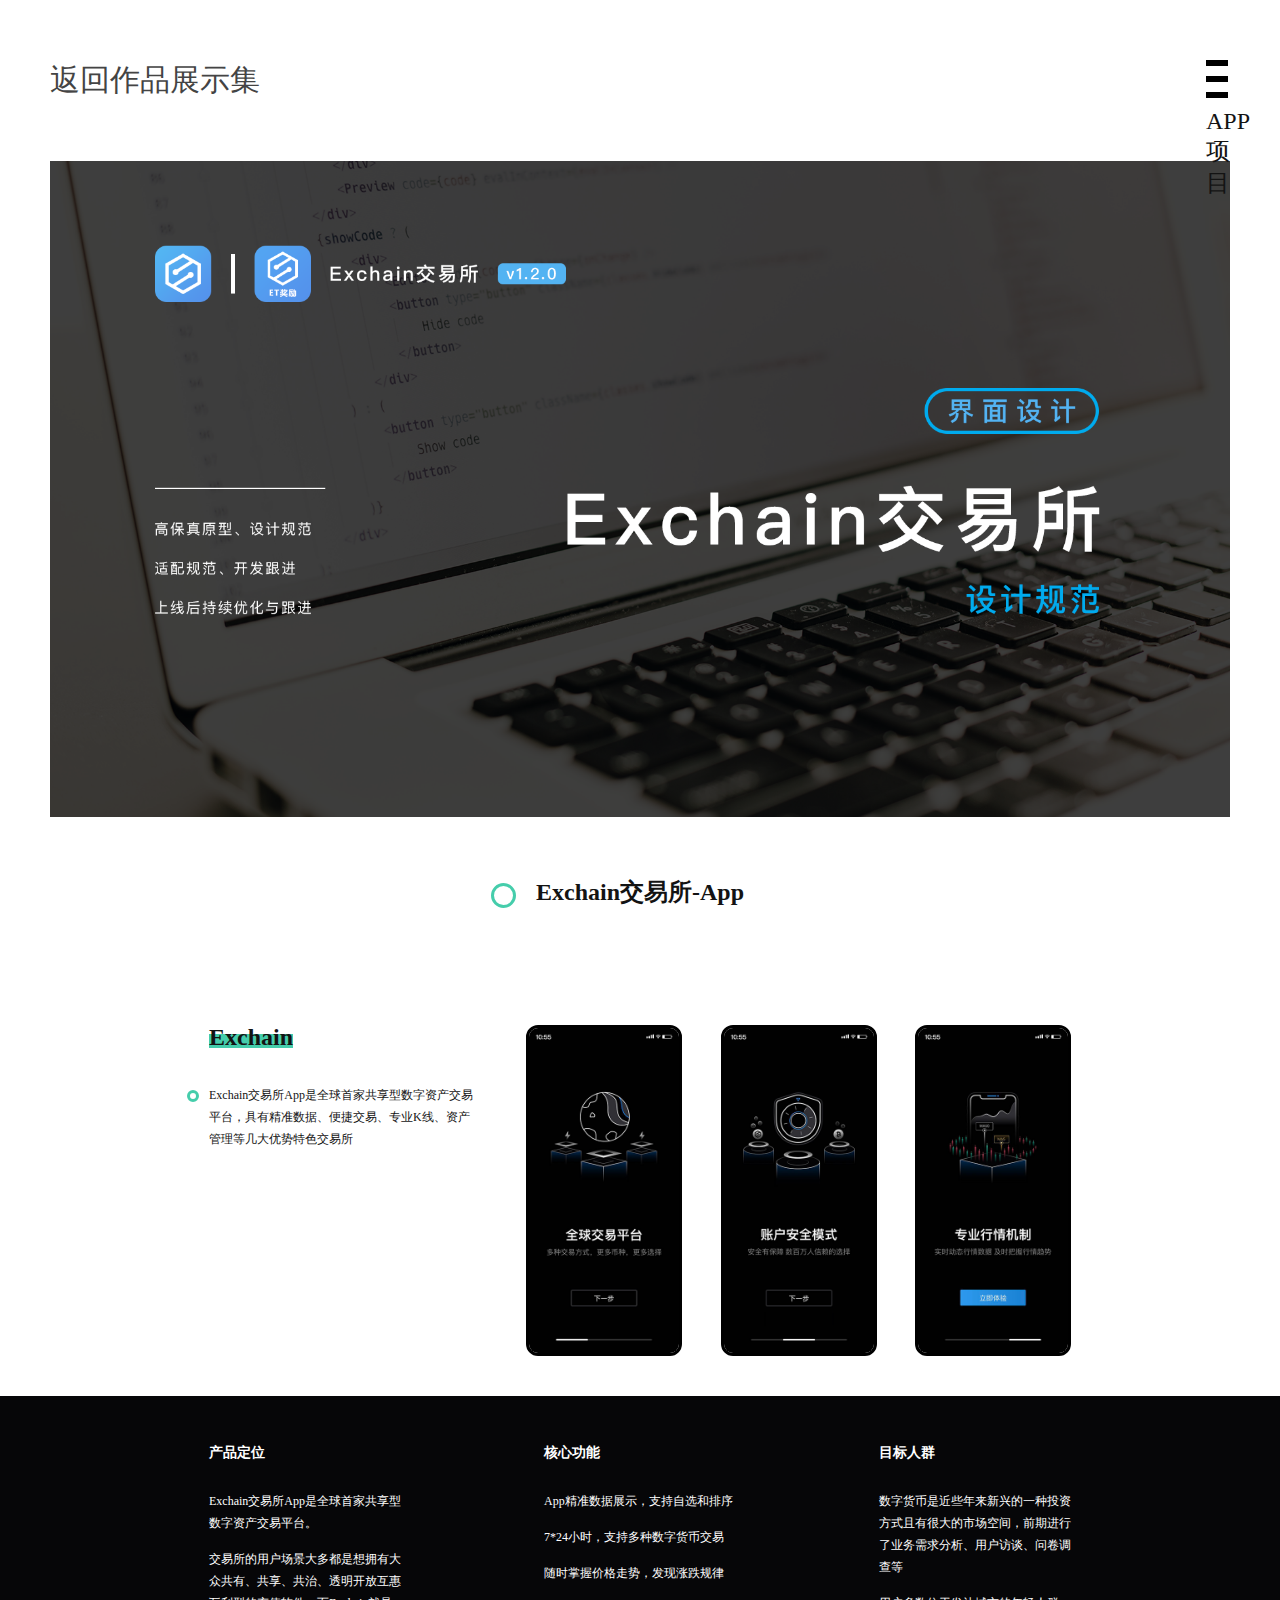
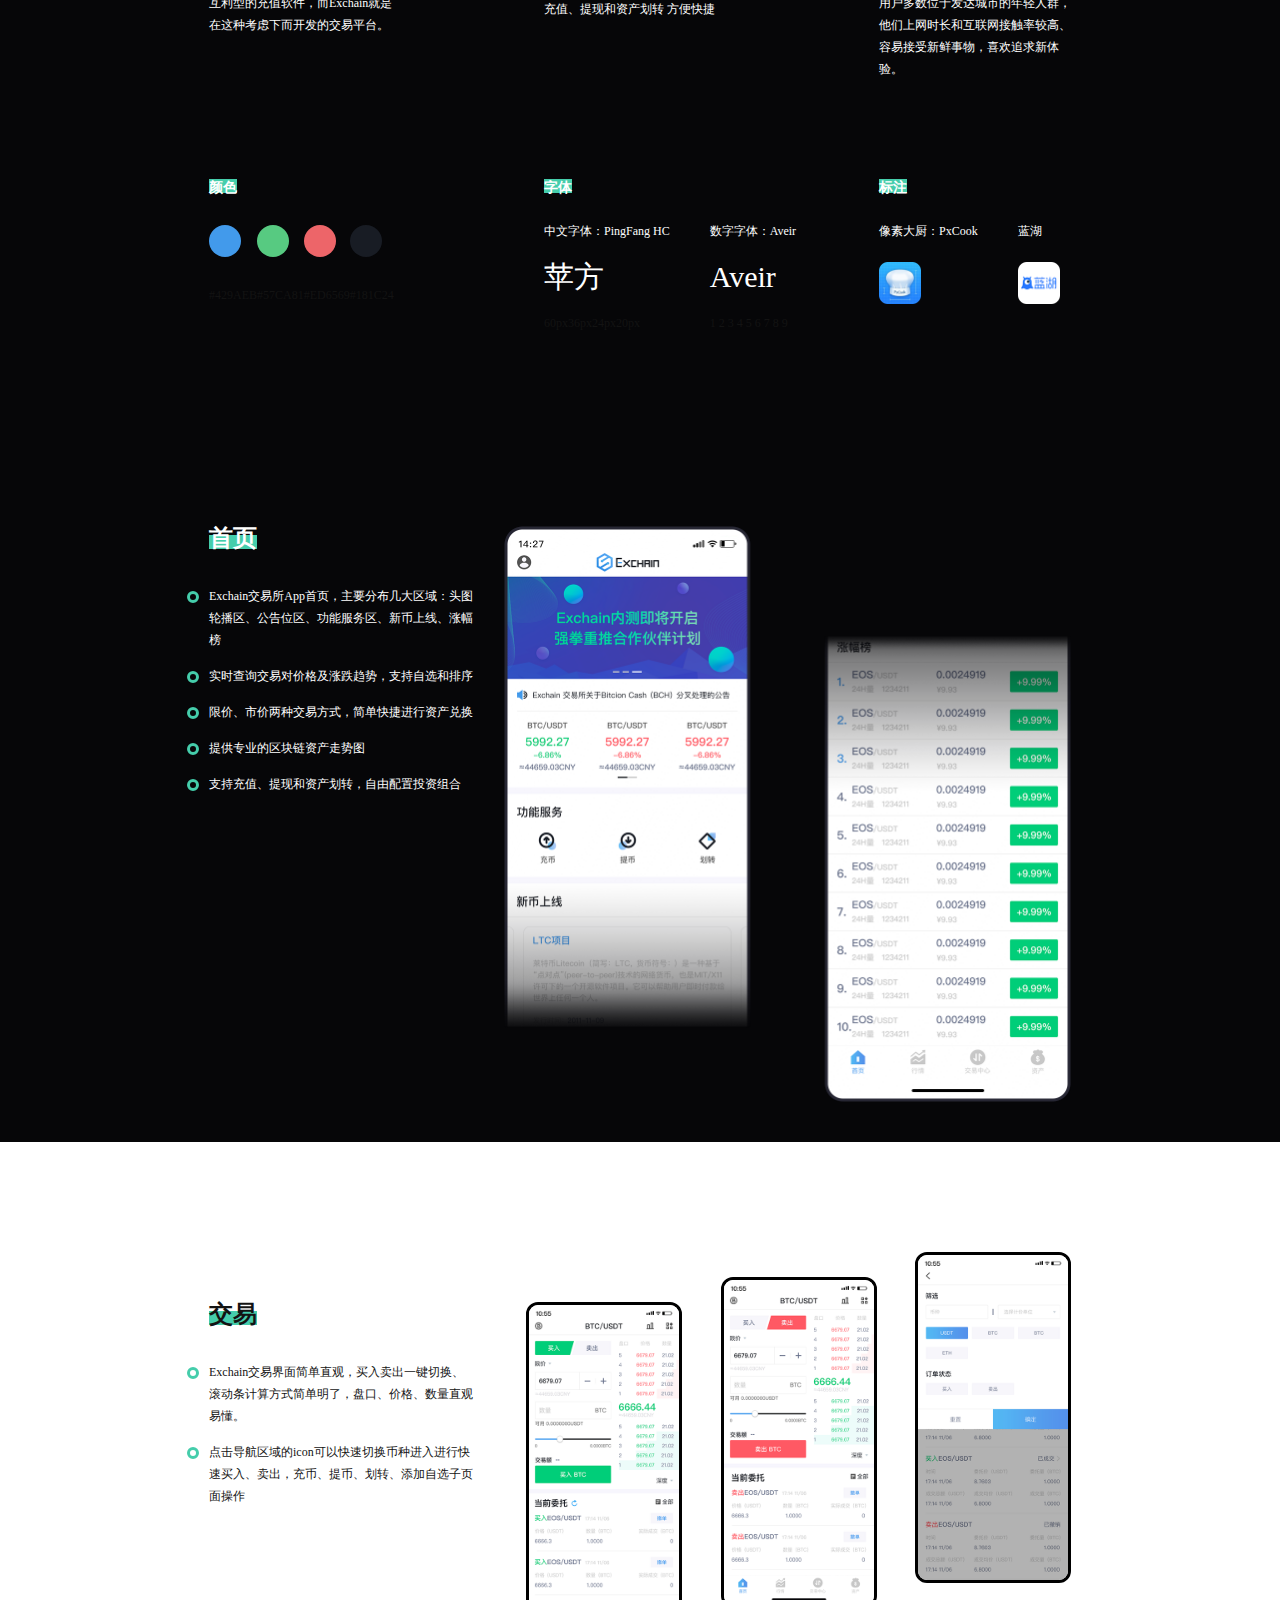
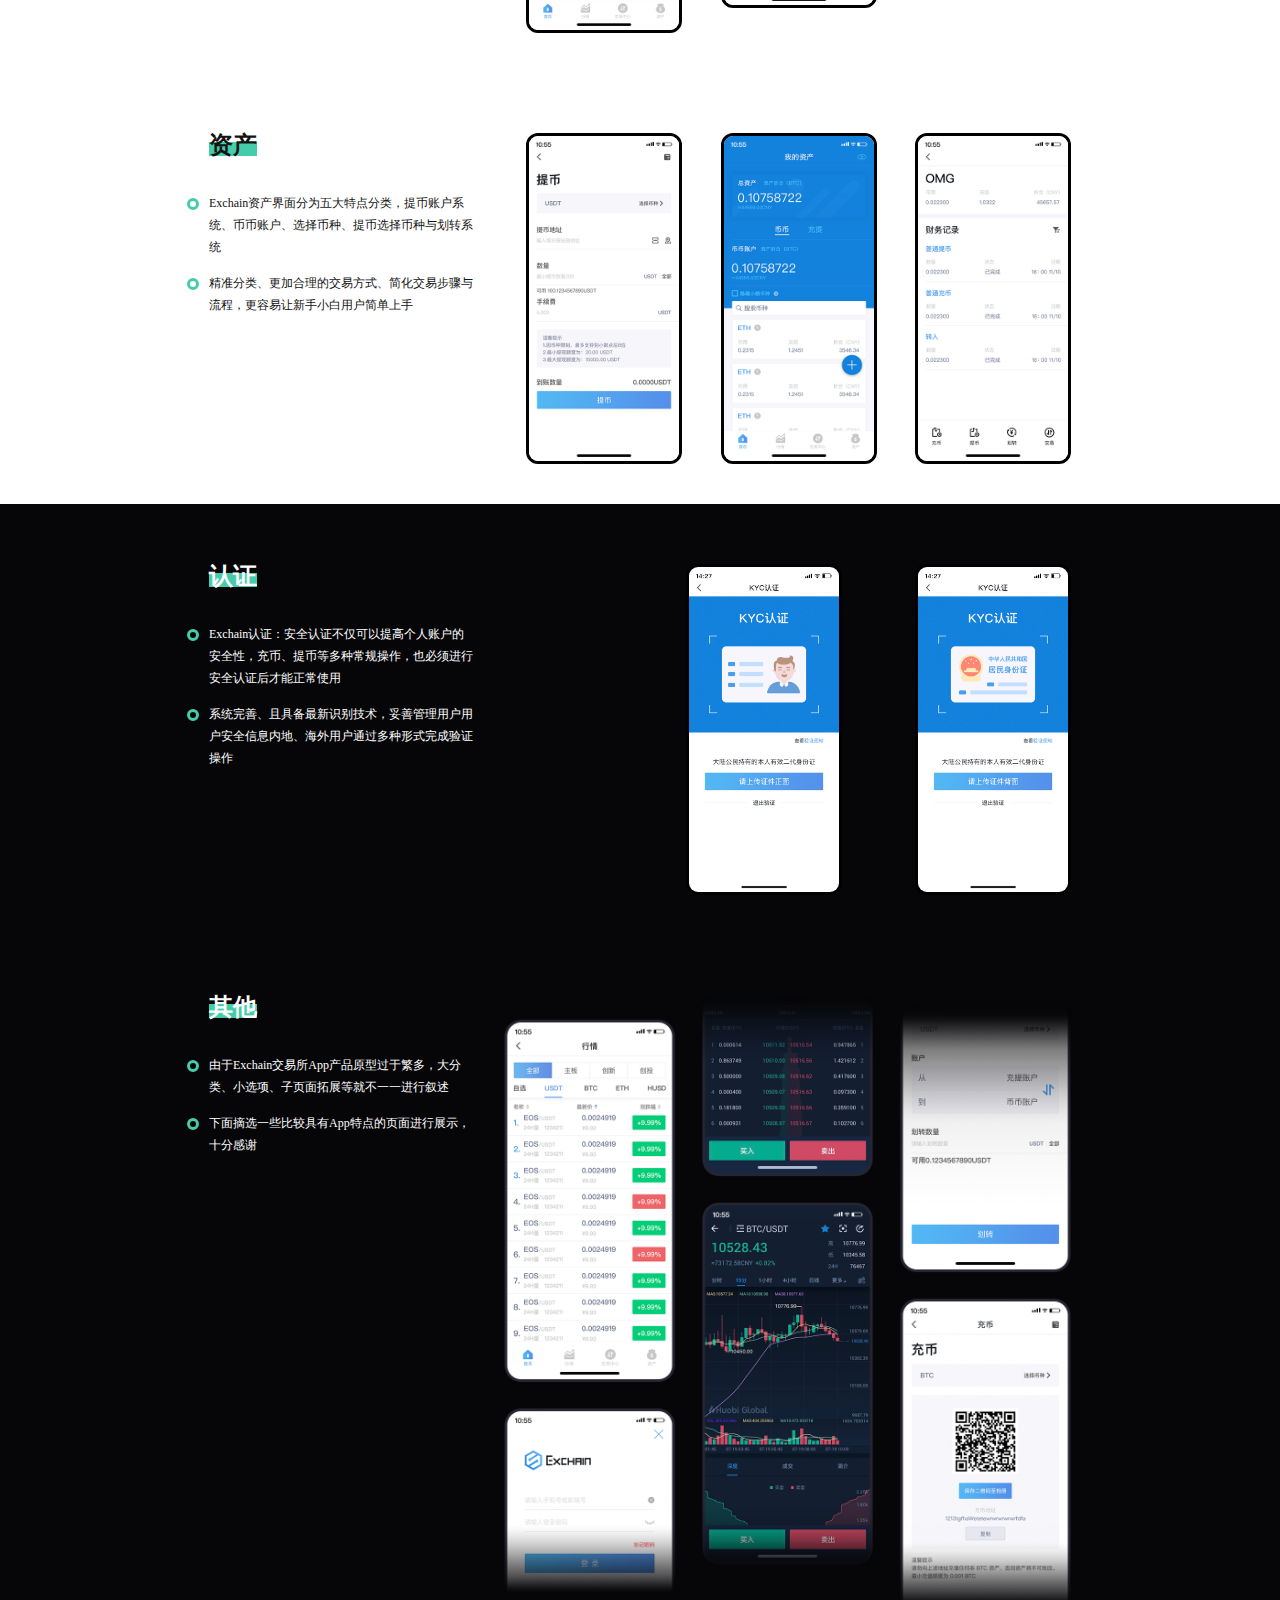
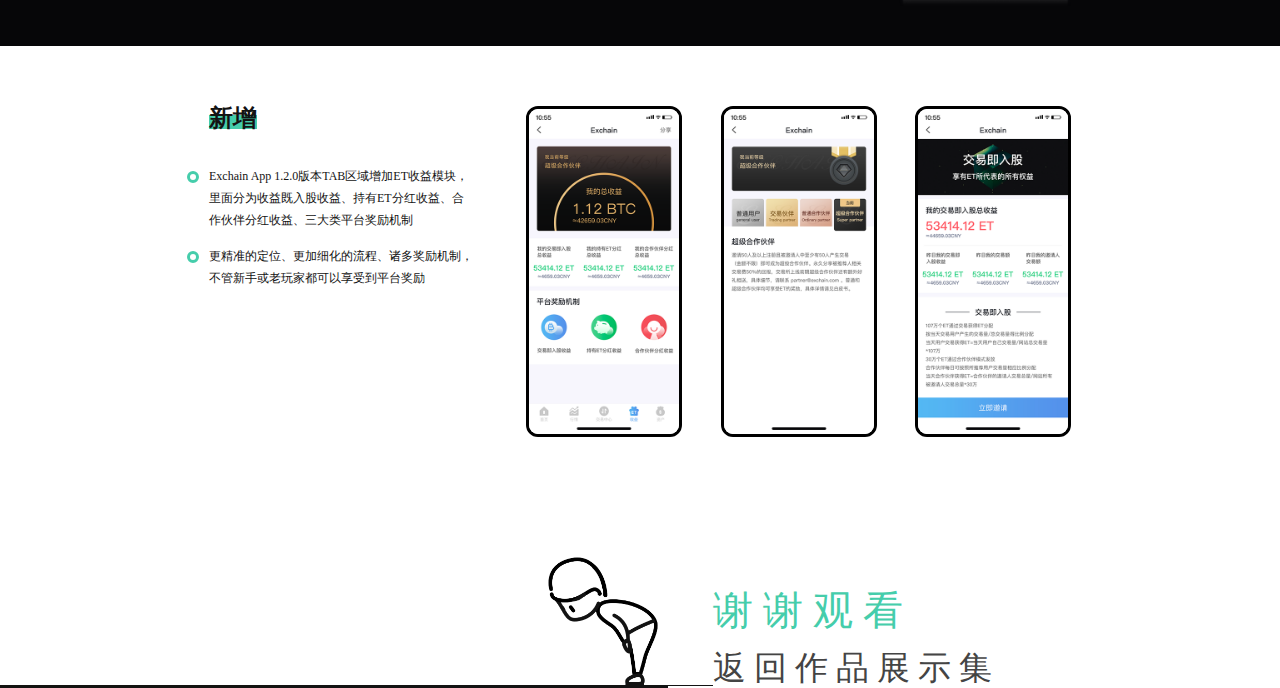
==== show/app-exchain.html @ 00bff7c5 "m" ====
<!DOCTYPE html>
<html lang="en">
<head>
    <meta charset="UTF-8">
    <meta name="viewport" content="width=device-width, initial-scale=1.0">
    <meta http-equiv="X-UA-Compatible" content="ie=edge">
    <title>Document</title>
    <link rel="stylesheet" href="../css/common.css">
    <link rel="stylesheet" href="../css/show-common.css">
    <link rel="stylesheet" href="../css/show-app-exchain.css">
</head>
<body>
    <div class="page page-show page-show-app-exchain">
        <div class="wrap">
            <div class="back">
                <a class="back-link" href="../show.html" title="返回作品展示集">返回作品展示集</a>
            </div>

            <div class="decorate__black">
                <div class="decorate-item"></div>
                <div class="decorate-item"></div>
                <div class="decorate-item"></div>
                <div class="title">APP项目</div>
            </div>
            <img src="../images/show-app-exchain/banner.png" alt="banner" class="banner">
        </div>

        <div class="project">
            <h1 class="wrap project-title">
                <span class="txt">Exchain交易所-App</span>
            </h1>
            
            <div class="component">
                <div class="wrap">
                    <div class="fl intro">
                        <h2 class="title">
                            <span class="txt">Exchain</span>
                        </h2>
                        <p class="p">Exchain交易所App是全球首家共享型数字资产交易平台，具有精准数据、便捷交易、专业K线、资产管理等几大优势特色交易所</p>
                    </div>
                    <div class="fr img-show up">
                        <img class="poster" src="../images/show-app-exchain/img-1u4h6a.png" alt="">
                        <span class="arrow">&nbsp;</span>
                        <img class="poster" src="../images/show-app-exchain/img-1u4h6b.png" alt="">
                        <span class="arrow">&nbsp;</span>
                        <img class="poster" src="../images/show-app-exchain/img-1u4h6c.png" alt="">
                    </div>
                </div>
            </div>

            <div class="standard">
                <div class="wrap">
                    <ul class="function">
                        <li class="fl item">
                            <h3>产品定位</h3>
                            <p class="p">Exchain交易所App是全球首家共享型数字资产交易平台。</p>
                            <p class="p">交易所的用户场景大多都是想拥有大众共有、共享、共治、透明开放互惠互利型的充值软件，而Exchain就是在这种考虑下而开发的交易平台。</p>
                        </li>

                        <li class="fl item center">
                            <h3>核心功能</h3>
                            <p class="p">App精准数据展示，支持自选和排序</p>
                            <p class="p">7*24小时，支持多种数字货币交易</p>
                            <p class="p">随时掌握价格走势，发现涨跌规律</p>
                            <p class="p">充值、提现和资产划转 方便快捷</p>
                        </li>

                        <li class="fl item last">
                            <h3>目标人群</h3>
                            <p class="p">数字货币是近些年来新兴的一种投资方式且有很大的市场空间，前期进行了业务需求分析、用户访谈、问卷调查等</p>
                            <p class="p">用户多数位于发达城市的年轻人群，他们上网时长和互联网接触率较高、容易接受新鲜事物，喜欢追求新体验。</p>
                        </li>
                    </ul>
                    <ul class="design">
                        <li class="fl item" style="    padding-right: 0px;">
                            <h3><span class="txt">颜色</span></h3>
                            <div class="fl color-wrap"><p class="color color-429AEB"></p><span class="txt">#429AEB</span></div>
                            <div class="fl color-wrap"><p class="color color-57ca81"></p><span class="txt">#57CA81</span></div>
                            <div class="fl color-wrap"><p class="color color-ED6569"></p><span class="txt">#ED6569</span></div>
                            <div class="fl color-wrap"><p class="color color-181C24"></p><span class="txt">#181C24</span></div>
                        </li>

                        <li class="fl item font">
                            <h3><span class="txt">字体</span></h3>
                            <div class="fl" style="margin-right: 40px;">
                                <p class="p1">中文字体：PingFang HC</p>
                                <p class="p2">苹方</p>
                                <p class="p3"><span>60px</span><span>36px</span><span>24px</span><span>20px</span></p>
                            </div>
                            <div class="fl">
                                <p class="p1">数字字体：Aveir</p>
                                <p class="p2">Aveir</p>
                                <p class="p3">
                                    <span>1</span>
                                    <span>2</span>
                                    <span>3</span>
                                    <span>4</span>
                                    <span>5</span>
                                    <span>6</span>
                                    <span>7</span>
                                    <span>8</span>
                                    <span>9</span>
                                </p>
                            </div>
                        </li>

                        <li class="fl item mark last">
                            <h3><span class="txt">标注</span></h3>
                            <div class="fl" style="    margin-right: 40px;">
                                <p>像素大厨：PxCook</p>
                                <img src="../images/show-app-exchain/icon-dachu.png" alt="像素大厨">
                            </div>
                            <div class="fl">
                                <p>蓝湖</p>
                                <img src="../images/show-app-exchain/icon-lanhu.png" alt="蓝湖">
                            </div>
                        </li>
                    </ul>
                </div>
            </div>

            <div class="component black">
                <div class="wrap">
                    <div class="fl intro">
                        <h2 class="title">
                            <span class="txt">首页</span>
                        </h2>
                        <p class="p">Exchain交易所App首页，主要分布几大区域：头图轮播区、公告位区、功能服务区、新币上线、涨幅榜</p>
                        <p class="p">实时查询交易对价格及涨跌趋势，支持自选和排序</p>
                        <p class="p">限价、市价两种交易方式，简单快捷进行资产兑换</p>
                        <p class="p">提供专业的区块链资产走势图</p>
                        <p class="p">支持充值、提现和资产划转，自由配置投资组合</p>
                    </div>
                    <div class="fr img-show up">
                        <img class="" src="../images/show-app-exchain/img-2o7v4a.png" alt="" style="width: 567px;">
                    </div>
                </div>
            </div>

            <div class="component">
                <div class="wrap">
                    <div class="fl intro" style="margin-top: 100px;">
                        <h2 class="title">
                            <span class="txt">交易</span>
                        </h2>
                        <p class="p">Exchain交易界面简单直观，买入卖出一键切换、滚动条计算方式简单明了，盘口、价格、数量直观易懂。</p>
                        <p class="p">点击导航区域的icon可以快速切换币种进入进行快速买入、卖出，充币、提币、划转、添加自选子页面操作</p>
                    </div>
                    <div class="fr img-show up">
                        <img class="poster" src="../images/show-app-exchain/img-3e9s0a.png" alt="" style="margin-top: 100px;">
                        <span class="arrow">&nbsp;</span>
                        <img class="poster" src="../images/show-app-exchain/img-3e9s0b.png" alt="" style="margin-top: 50px;">
                        <span class="arrow">&nbsp;</span>
                        <img class="poster" src="../images/show-app-exchain/img-3e9s0c.png" alt="">
                    </div>
                </div>
            </div>

            <div class="component">
                <div class="wrap">
                    <div class="fl intro">
                        <h2 class="title">
                            <span class="txt">资产</span>
                        </h2>
                        <p class="p">Exchain资产界面分为五大特点分类，提币账户系统、币币账户、选择币种、提币选择币种与划转系统</p>
                        <p class="p">精准分类、更加合理的交易方式、简化交易步骤与流程，更容易让新手小白用户简单上手</p>
                    </div>
                    <div class="fr img-show up">
                        <img class="poster" src="../images/show-app-exchain/img-4c6j2a.png" alt="">
                        <span class="arrow">&nbsp;</span>
                        <img class="poster" src="../images/show-app-exchain/img-4c6j2b.png" alt="">
                        <span class="arrow">&nbsp;</span>
                        <img class="poster" src="../images/show-app-exchain/img-4c6j2c.png" alt="">
                    </div>
                </div>
            </div>

            <div class="component black">
                <div class="wrap">
                    <div class="fl intro">
                        <h2 class="title">
                            <span class="txt">认证</span>
                        </h2>
                        <p class="p">Exchain认证：安全认证不仅可以提高个人账户的安全性，充币、提币等多种常规操作，也必须进行安全认证后才能正常使用</p>
                        <p class="p">系统完善、且具备最新识别技术，妥善管理用户用户安全信息内地、海外用户通过多种形式完成验证操作</p>
                    </div>
                    <div class="fr img-show up">
                        <img class="poster" src="../images/show-app-exchain/img-5j3w9a.png" alt="">
                        <span class="arrow">&nbsp;</span>
                        <span class="arrow">&nbsp;</span>
                        <img class="poster" src="../images/show-app-exchain/img-5j3w9b.png" alt="">
                    </div>
                </div>
            </div>
            <div class="component black">
                <div class="wrap">
                    <div class="fl intro">
                        <h2 class="title">
                            <span class="txt">其他</span>
                        </h2>
                        <p class="p">由于Exchain交易所App产品原型过于繁多，大分类、小选项、子页面拓展等就不一一进行叙述</p>
                        <p class="p">下面摘选一些比较具有App特点的页面进行展示，十分感谢</p>
                    </div>
                    <div class="fr img-show up">
                        <img class="" src="../images/show-app-exchain/img-6d2a9a.png" alt="" style="width: 567px;">
                    </div>
                </div>
            </div>

            <div class="component" style="margin-bottom: 80px;">
                <div class="wrap">
                    <div class="fl intro">
                        <h2 class="title">
                            <span class="txt">新增</span>
                        </h2>
                        <p class="p">Exchain App 1.2.0版本TAB区域增加ET收益模块，里面分为收益既入股收益、持有ET分红收益、合作伙伴分红收益、三大类平台奖励机制</p>
                        <p class="p">更精准的定位、更加细化的流程、诸多奖励机制，不管新手或老玩家都可以享受到平台奖励</p>
                    </div>
                    <div class="fr img-show up">
                        <img class="poster" src="../images/show-app-exchain/img-7y7u5a.png" alt="">
                        <span class="arrow">&nbsp;</span>
                        <img class="poster" src="../images/show-app-exchain/img-7y7u5b.png" alt="">
                        <span class="arrow">&nbsp;</span>
                        <img class="poster" src="../images/show-app-exchain/img-7y7u5c.png" alt="">
                    </div>
                </div>
            </div>

            <div class="thanks">
                <div class="wrap">
                    <div class="fr txt-wrap">
                        <p class="txt">谢谢观看</p>
                        <a class="link" href="../show.html">返回作品展示集</a>
                    </div>
                    <img class="fr img" src="../images/thanks.png" alt="thanks">
                </div>
            </div>
        </div>
    </div>
</body>
</html>
---- css/common.css ----
*{margin:0; padding:0; color: #131313; -webkit-box-sizing:border-box; -moz-box-sizing:border-box; -ms-box-sizing:border-box; -o-box-sizing:border-box; box-sizing:border-box;}
html, body{height:100%; font-size:14px; font-family:"Microsoft Yahei", "寰蒋闆呴粦"}/*, SourceHanSans-Normal,-apple-system,Helvetica Neue,PingFang SC,Source Han Sans SC,Noto Sans CJK SC,Source Han Sans CN,Source Han Sans TC,"Microsoft Yahei",sans-serif,Verdana, Arial, Helvetica;*/
a, a:hover, a:active, a:visited,a:focus{color:#444; text-decoration:none;}
img{border:none; vertical-align:top;}
input, select, textarea{outline:0; resize:none;}/*vertical-align:top;*/
ol, ul, li{list-style:none;}
p{word-wrap:break-word;}

.wrap{position:relative; width:1180px; margin:0 auto;}
.pointer{cursor:pointer;}
.fl{float:left; display:inline;}
.fr{float:right; display:inline;}
.clearfix{zoom:1;}
.clearfix:after{clear:both; display:block; content:'';}
.phcolor{color:#aaa;}
.bg-f6f6f6{background:#F6F6F6;}
.ellipsis{overflow: hidden; white-space: nowrap; text-overflow: ellipsis;}
.b-index *, .b-bass *, .bm-case *, .b-contact *, .b-milestone *, .b-job *, .b-company *, .b-newslist *, .header *, .footer *{font-weight: 200;}
area{cursor:pointer;}
a{transition:all 0.5s}
.btn{display:block; height:40px; line-height:38px; text-align:center; border:1px solid #fff; cursor:pointer;}
.icon2{background:url(../images/sprites_v7.png);}

.page {
    position: relative;
}

.thanks {
    margin-bottom: 70px;
    overflow: hidden;
}
.thanks .wrap {
    height: 131px;
    border-bottom: 3px solid #131313;
}
.thanks .wrap::after {
    content: '';
    position: absolute;
    bottom: -3px;
    right: 720px;
    z-index: 10;
    width: 1000px;
    height: 3px;
    background: #131311;
}
.thanks .txt-wrap {
    position: relative;
    margin-top: 34px;
    margin-left: 55px;
    background: #fff;
}
.thanks .txt-wrap::after {
    content: '';
    position: absolute;
    bottom: -3px;
    left: -45px;
    z-index: 10;
    width: 332px;
    height: 3px;
    background: #fff;
}
.thanks .txt {
    margin-bottom: 10px;
    color: #45cdab;
    font-size: 40px;
    letter-spacing: 10px;
}
.thanks .link {
    position: relative;
    bottom: -5px;
    font-size: 33px;
    letter-spacing: 8px;
}
.thanks .link:hover {
    color: #45cdab;
}

.thanks .img {
    width: 110px;
}
---- css/show-common.css ----
h1, h2, h3, h4, h5, h6, p {
    line-height: 1;
}
.page-show {
    height: 100%;
    padding-top: 60px;
}
.wrap {
    position: relative;
    width: 1180px;
    margin: 0 auto;
}
.back {
    margin-bottom: 60px;
}
.back-link {
    font-size: 30px;
}
.back-link:hover {
    color: #45cdab;
}
.decorate__black {
    position: absolute;
    right: 0px;
    top: 0px;
}
.decorate__black .decorate-item{
    width: 22px;
    height: 6px;
    margin-bottom: 10px;
    background: #000;
}
.decorate__black .title {
    width: 24px;
    text-align: center;
    font-size: 24px;
}
.banner {
    width: 100%;
}
.project .wrap {
    width: 720px;
    margin-left: auto;
    margin-right: auto;
}
.project .project-title {
    margin-bottom: 60px;
    padding-top: 60px;
    text-align: center;
}
.project .project-title .txt {
    position: relative;
    font-size: 24px;
}
.project .project-title .txt::before {
    content: '';
    position: absolute;
    top: 4px;
    left: -45px;
    width: 19px;
    height: 19px;
    border: 3px solid #45cdab;
    border-radius: 50%;
}

.project-intro {
    position: relative;
    margin-bottom: 60px;
}
.project-intro .bg {
    position: absolute;
    bottom: -60px;
    z-index: -1;
    width: 100%;
    height: 276px;
    background: #f4f4f6;
}
.project-intro .title {
    margin-bottom: 40px;
    text-align: center;
}
.project-intro .title .txt {
    position: relative;
    
    font-size: 24px;
}
.project-intro .title .txt::after {
    content: '';
    position: absolute;
    bottom: 2px;
    left: 0px;
    z-index: -1;
    width: 100%;
    height: 14px;
    background: #45cdab;
}
.project-intro .intro {
    position: relative;
    margin-bottom: 26px;
    font-size: 12px;
    color: #131313;
}
.project-intro .intro::before {
    content: '';
    position: absolute;
    top: 0px;
    left: -24px;
    width: 12px;
    height: 12px;
    border: 3px solid #45cdab;
    border-radius: 50%;
    -webkit-box-sizing:border-box; -moz-box-sizing:border-box; -ms-box-sizing:border-box; -o-box-sizing:border-box; box-sizing:border-box;
}
.project-intro .img {
    width: 100%;
    border-radius: 12px;
}
---- css/show-app-exchain.css ----
.component {
    padding-top: 60px;
    padding-bottom: 40px;
    overflow: hidden;
}
.component .wrap{
   width: 862px;
}
.component .intro {
    width: 265px;
}
.component .intro .title {
    margin-bottom: 35px;
}
.component .intro .title .txt {
    position: relative;
    z-index: 1;
    font-size: 24px;
}
.component .intro .title .txt::after {
    content: '';
    position: absolute;
    bottom: 2px;
    left: 0px;
    z-index: -1;
    width: 100%;
    height: 14px;
    background: #45cdab;
}
.component .p {
    position: relative;
    margin-bottom: 14px;
    font-size: 12px;
    line-height: 22px;
}
.component .p::before {
    content: '';
    position: absolute;
    top: 6px;
    left: -22px;
    width: 12px;
    height: 12px;
    border: 3px solid #45cdab;
    border-radius: 50%;
    -webkit-box-sizing:border-box; -moz-box-sizing:border-box; -ms-box-sizing:border-box; -o-box-sizing:border-box; box-sizing:border-box;
}
.component .img-show {
    /* overflow: hidden; */
    margin-left: 30px;
}
.component .img-show .poster{
    width: 156px;
    border: 3px solid #000;
    vertical-align: middle;
    border-radius: 12px;
}
.component .img-show .arrow {
    width: 12px;
    margin-left: 14px;
    margin-right: 14px;
    vertical-align: middle;
}
.component .img-show.middle {
    width: 100%;
    height: 40px;
}
.component .img-show.middle .arrow {
    float: right;
}
.component.black {
    color: #fff;
    background: #060608;
}
.component.black .intro .title .txt,
.component.black .p {
    color: #fff;
}
.standard {
    color: #f4f4f6;
    background: #060608;
    overflow: hidden;
}
.standard .wrap {
    width: 862px;
}
.standard .function {
    margin-bottom: 50px;
    height: 285px;
}
.standard .function .item{
    width: 192px;
    margin-right: 143px;
    padding-top: 50px;
}
.standard .function .item.last {
    margin-right: 0;
}
.standard .function .item h3{
    margin-bottom: 30px;
    color: #fff;
    font-size: 14px;
}
.standard .function .item p{
    position: relative;
    margin-bottom: 14px;
    font-size: 12px;
    line-height: 22px;
    color: #fff;
}

.standard .design {
    margin-bottom: 50px;
    height: 285px;
}
.standard .design .item{
    width: 335px;
    padding-right: 143px;
    padding-top: 50px;
}
.standard .design .item.last {
    width: 192px;
    padding-right: 0;
}
.standard .design .item h3{
    margin-bottom: 30px;
    color: #fff;
    font-size: 14px;
}
.standard .design .item h3 .txt {
    position: relative;
    z-index: 0;
    color: #fff;
}
.standard .design .item h3 .txt::after {
    content: '';
    position: absolute;
    bottom: 2px;
    left: 0px;
    z-index: -1;
    width: 100%;
    height: 14px;
    background: #45cdab;
}
.color-wrap .color {
    width: 32px;
    height: 32px;
    margin-bottom: 30px;
    border-radius: 50%;
}
.color-wrap .txt {
    font-size: 12px;
}
.color-wrap .color-429AEB {
    background: #429AEB;
}
.color-wrap .color-57ca81 {
    background: #57ca81;
}
.color-wrap .color-ED6569 {
    background: #ED6569;
}
.color-wrap .color-181C24 {
    background: #181C24;
}
.standard .design .item.font {
    padding-right: 0px;
}
.font .p1 {
    margin-bottom: 25px;
    color: #fff;
    font-size: 12px;
}
.font .p2 {
    margin-bottom: 25px;
    color: #fff;
    font-size: 30px;
}
.font .p3 {
    color: #fff;
    font-size: 12px;
}
.mark p{
    margin-bottom: 25px;
    color: #fff;
    font-size: 12px;
}
.mark img{
    width: 42px;
}
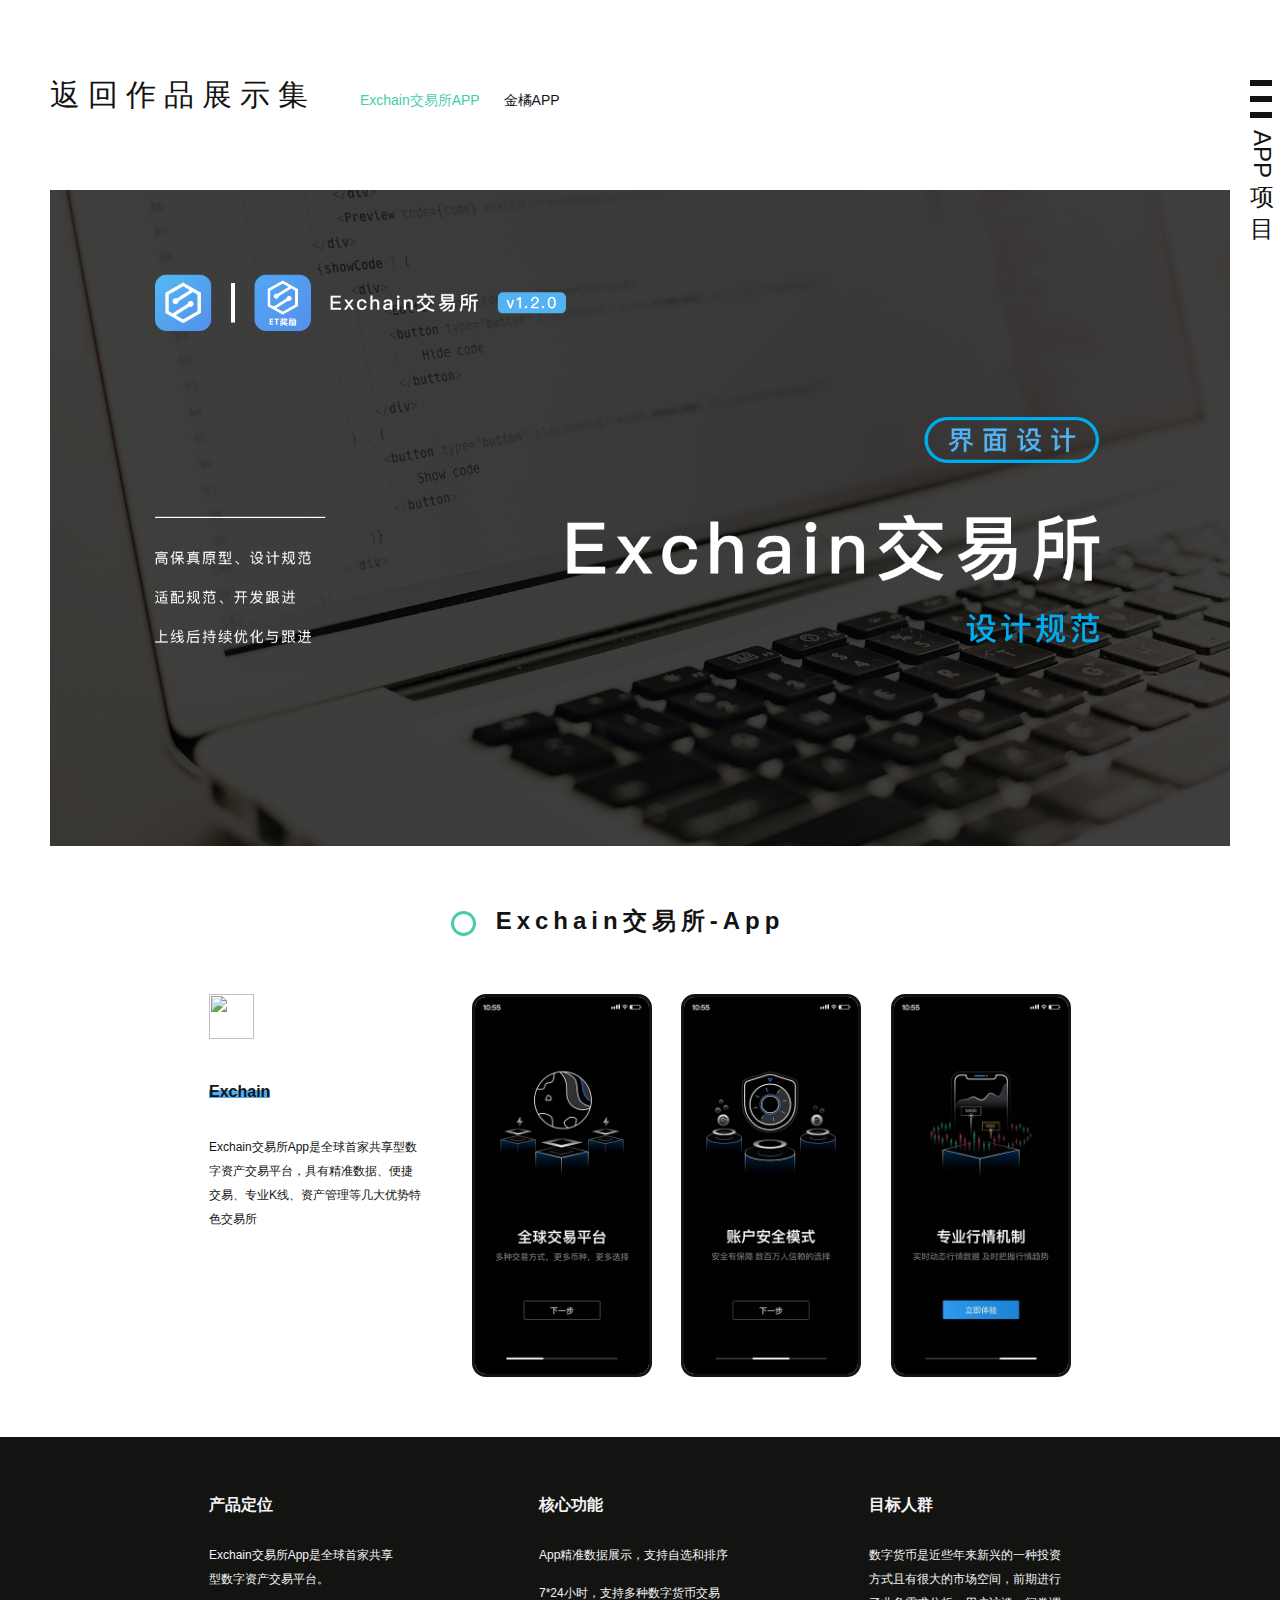
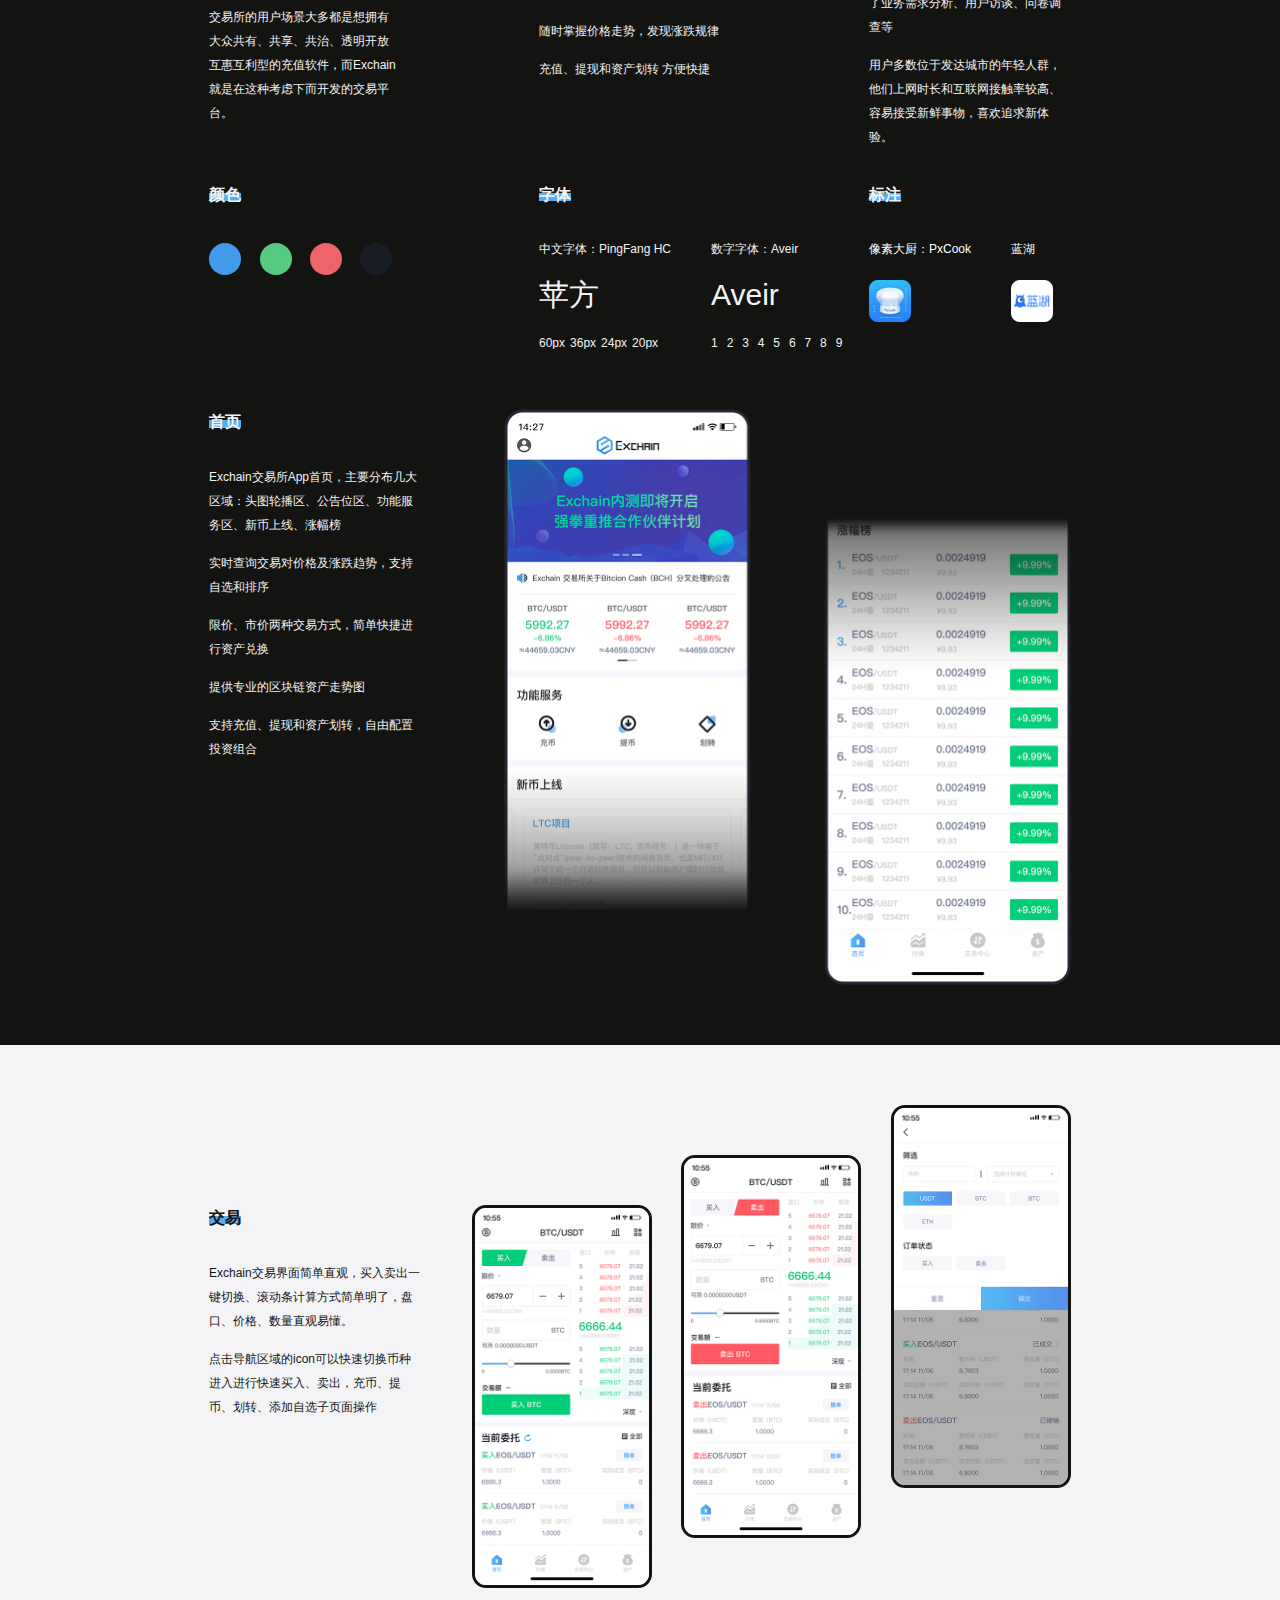
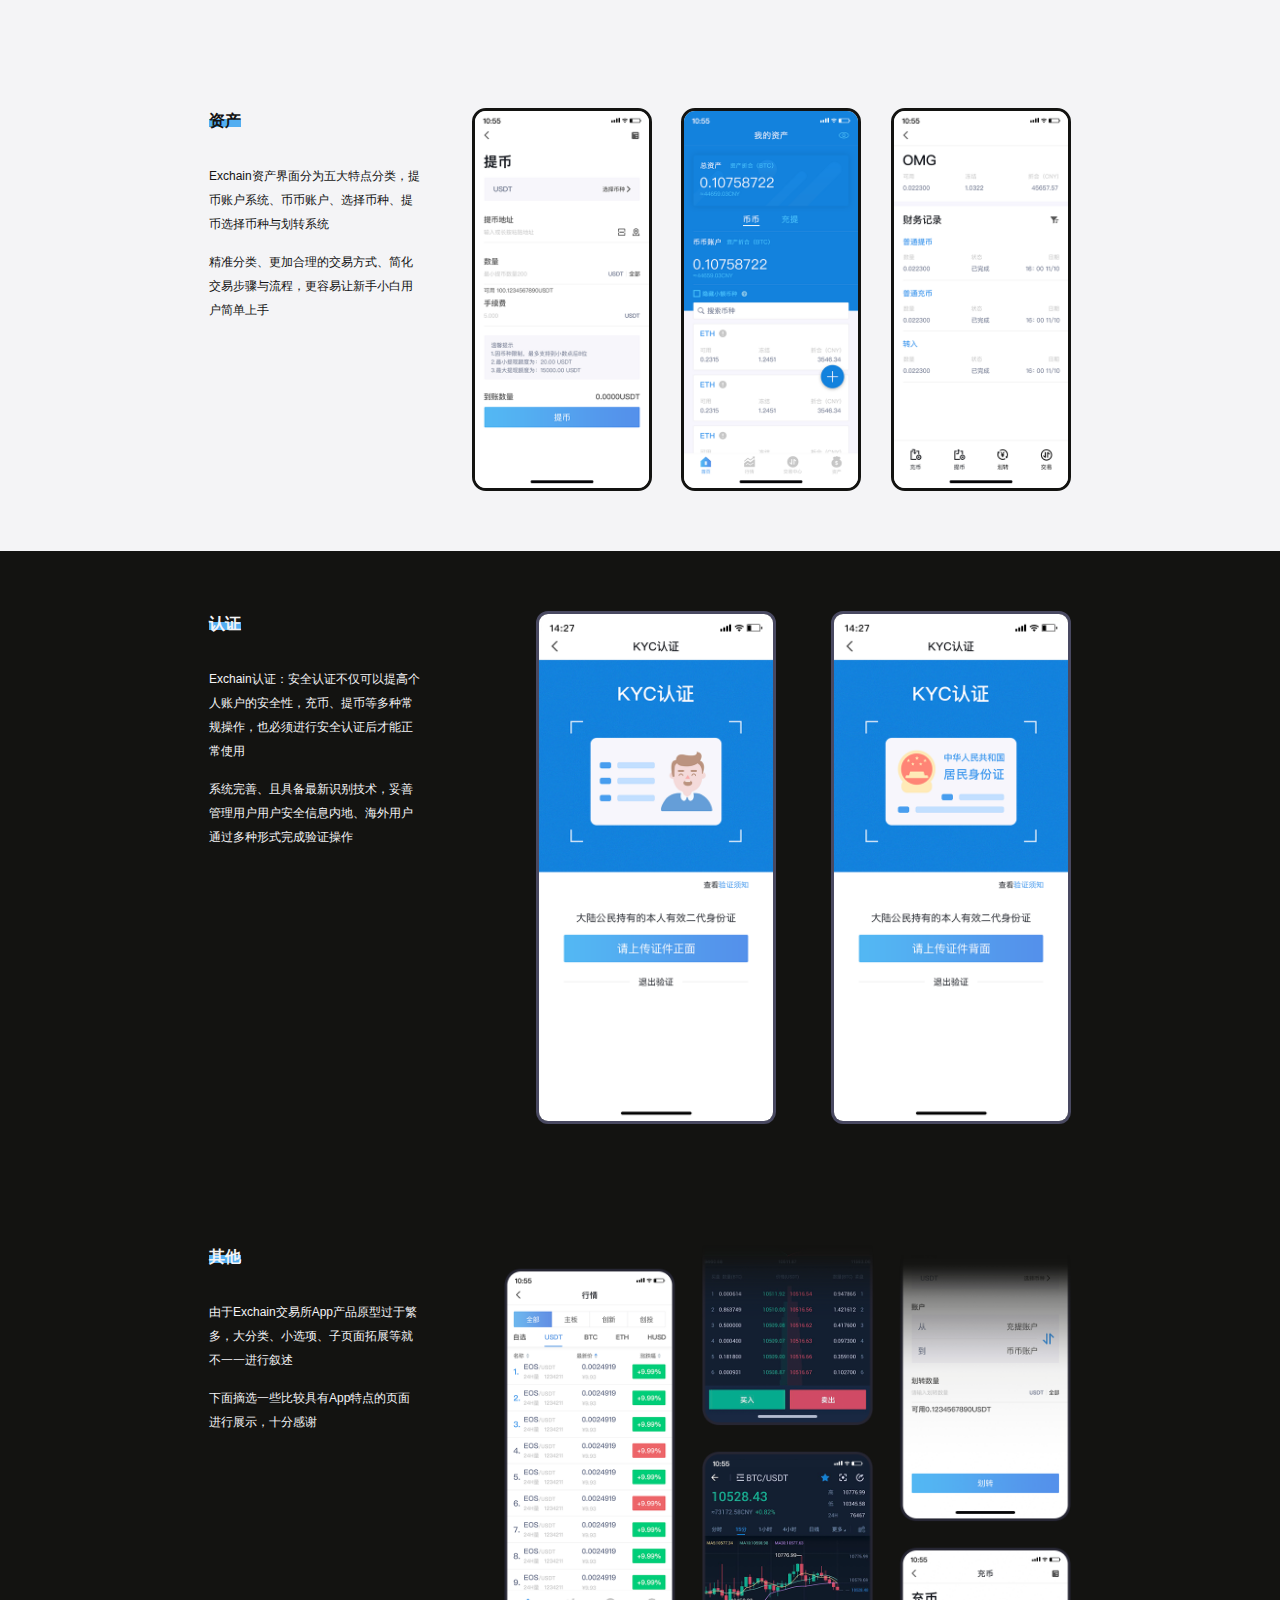
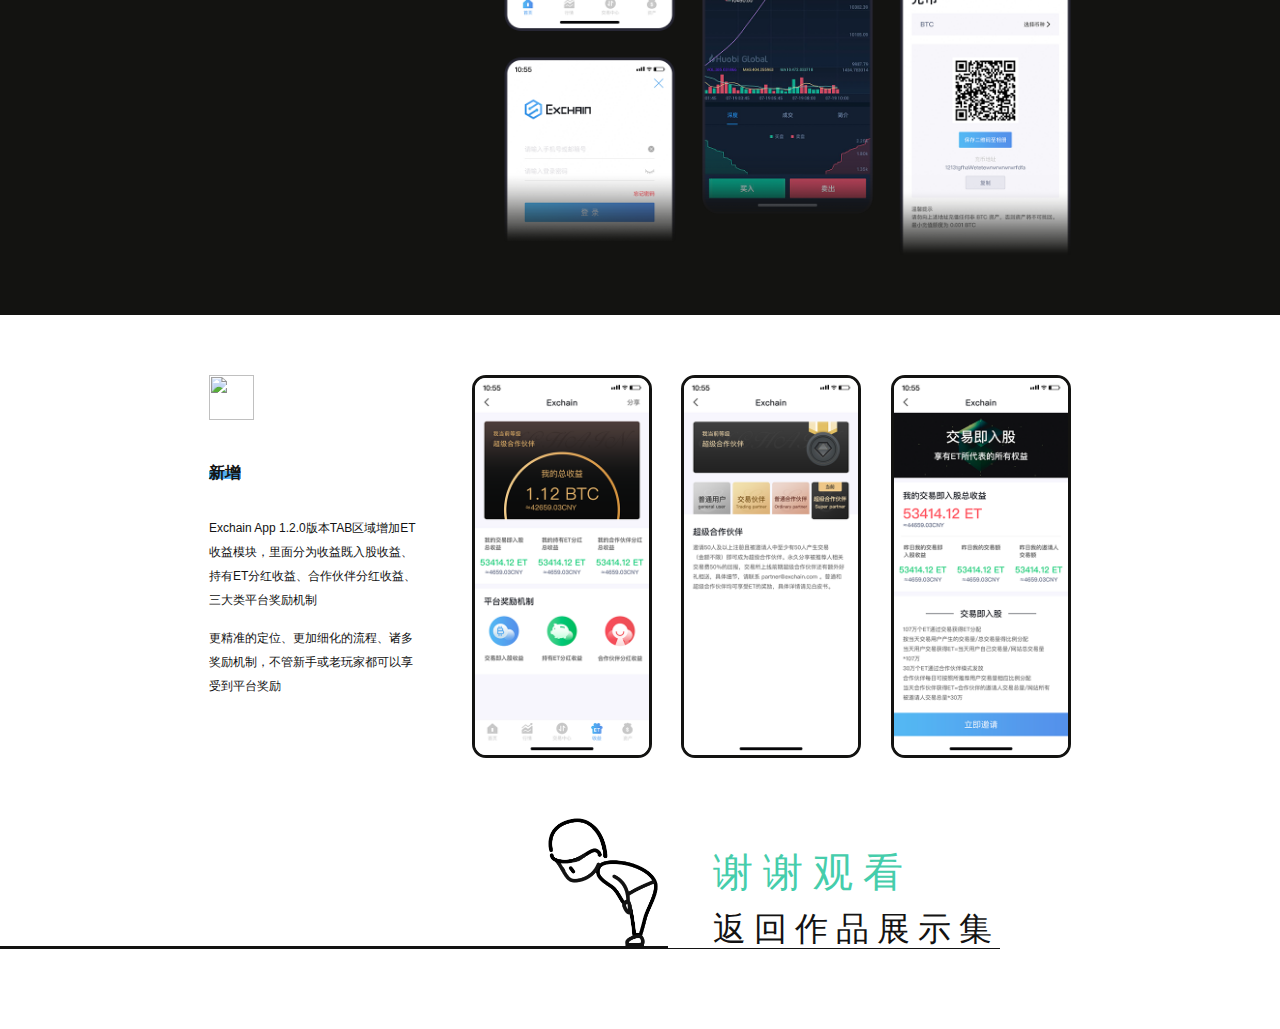
==== commit 36b99fab: "优化" ====
--- a/show/app-exchain.html
+++ b/show/app-exchain.html
@@ -14,13 +14,15 @@
         <div class="wrap">
             <div class="back">
                 <a class="back-link" href="../show.html" title="返回作品展示集">返回作品展示集</a>
+                <a class="sub-menu active" href="app-exchain.html">Exchain交易所APP</a>
+                <a class="sub-menu" href="app-jinju.html">金橘APP</a>
             </div>
 
             <div class="decorate__black">
                 <div class="decorate-item"></div>
                 <div class="decorate-item"></div>
                 <div class="decorate-item"></div>
-                <div class="title">APP项目</div>
+                <div class="title"><span class="char">APP</span><span style="display: inline-block; margin-top: 25px;">项目</span></div>
             </div>
             <img src="../images/show-app-exchain/banner.png" alt="banner" class="banner">
         </div>
@@ -33,6 +35,7 @@
             <div class="component">
                 <div class="wrap">
                     <div class="fl intro">
+                        <img class="logo" src="../images/show-app-exchain/icon-logo.png" alt="">
                         <h2 class="title">
                             <span class="txt">Exchain</span>
                         </h2>
@@ -52,12 +55,14 @@
                 <div class="wrap">
                     <ul class="function">
                         <li class="fl item">
-                            <h3>产品定位</h3>
+                            <img class="img" src="../images/show-app-exchain/icon-ae8l3a.png" alt="" style="width:23px;">
+                            <h3 class="first">产品定位</h3>
                             <p class="p">Exchain交易所App是全球首家共享型数字资产交易平台。</p>
                             <p class="p">交易所的用户场景大多都是想拥有大众共有、共享、共治、透明开放互惠互利型的充值软件，而Exchain就是在这种考虑下而开发的交易平台。</p>
                         </li>
 
-                        <li class="fl item center">
+                        <li class="fl item center" style="padding-right: 0px;">
+                            <img class="img" src="../images/show-app-exchain/icon-ae8l3b.png" alt="" style="width:25px;">
                             <h3>核心功能</h3>
                             <p class="p">App精准数据展示，支持自选和排序</p>
                             <p class="p">7*24小时，支持多种数字货币交易</p>
@@ -66,6 +71,7 @@
                         </li>
 
                         <li class="fl item last">
+                            <img class="img" src="../images/show-app-exchain/icon-ae8l3c.png" alt="" style="top: -3px; width: 35px;">
                             <h3>目标人群</h3>
                             <p class="p">数字货币是近些年来新兴的一种投资方式且有很大的市场空间，前期进行了业务需求分析、用户访谈、问卷调查等</p>
                             <p class="p">用户多数位于发达城市的年轻人群，他们上网时长和互联网接触率较高、容易接受新鲜事物，喜欢追求新体验。</p>
@@ -137,7 +143,7 @@
                 </div>
             </div>
 
-            <div class="component">
+            <div class="component gray">
                 <div class="wrap">
                     <div class="fl intro" style="margin-top: 100px;">
                         <h2 class="title">
@@ -145,18 +151,19 @@
                         </h2>
                         <p class="p">Exchain交易界面简单直观，买入卖出一键切换、滚动条计算方式简单明了，盘口、价格、数量直观易懂。</p>
                         <p class="p">点击导航区域的icon可以快速切换币种进入进行快速买入、卖出，充币、提币、划转、添加自选子页面操作</p>
-                    </div>
-                    <div class="fr img-show up">
-                        <img class="poster" src="../images/show-app-exchain/img-3e9s0a.png" alt="" style="margin-top: 100px;">
-                        <span class="arrow">&nbsp;</span>
-                        <img class="poster" src="../images/show-app-exchain/img-3e9s0b.png" alt="" style="margin-top: 50px;">
+                        <img src="../images/show-app-exchain/icon-ae8l3e.png" alt="" style="width: 186px; margin-top: 50px;">
+                    </div>
+                    <div class="fr img-show up">
+                        <img class="poster" src="../images/show-app-exchain/img-3e9s0a.png" alt="" style="margin-top: 100px; vertical-align: top;">
+                        <span class="arrow">&nbsp;</span>
+                        <img class="poster" src="../images/show-app-exchain/img-3e9s0b.png" alt="" style="margin-top: 50px; vertical-align: top;">
                         <span class="arrow">&nbsp;</span>
                         <img class="poster" src="../images/show-app-exchain/img-3e9s0c.png" alt="">
                     </div>
                 </div>
             </div>
 
-            <div class="component">
+            <div class="component gray">
                 <div class="wrap">
                     <div class="fl intro">
                         <h2 class="title">
@@ -164,6 +171,7 @@
                         </h2>
                         <p class="p">Exchain资产界面分为五大特点分类，提币账户系统、币币账户、选择币种、提币选择币种与划转系统</p>
                         <p class="p">精准分类、更加合理的交易方式、简化交易步骤与流程，更容易让新手小白用户简单上手</p>
+                        <img src="../images/show-app-exchain/icon-ae8l3f.png" alt="" style="width: 186px; margin-top: 90px;">
                     </div>
                     <div class="fr img-show up">
                         <img class="poster" src="../images/show-app-exchain/img-4c6j2a.png" alt="">
@@ -185,10 +193,10 @@
                         <p class="p">系统完善、且具备最新识别技术，妥善管理用户用户安全信息内地、海外用户通过多种形式完成验证操作</p>
                     </div>
                     <div class="fr img-show up">
-                        <img class="poster" src="../images/show-app-exchain/img-5j3w9a.png" alt="">
-                        <span class="arrow">&nbsp;</span>
-                        <span class="arrow">&nbsp;</span>
-                        <img class="poster" src="../images/show-app-exchain/img-5j3w9b.png" alt="">
+                        <img src="../images/show-app-exchain/img-5j3w9a.png" alt="" style="width: 240px; border-radius: 12px; border: 3px solid #494961;">
+                        <span class="arrow">&nbsp;</span>
+                        <span class="arrow">&nbsp;</span>
+                        <img src="../images/show-app-exchain/img-5j3w9b.png" alt="" style="width: 240px; border-radius: 12px; border: 3px solid #494961;">
                     </div>
                 </div>
             </div>
@@ -207,14 +215,16 @@
                 </div>
             </div>
 
-            <div class="component" style="margin-bottom: 80px;">
-                <div class="wrap">
-                    <div class="fl intro">
+            <div class="component" style="margin-bottom: 0px;">
+                <div class="wrap">
+                    <div class="fl intro">
+                        <img class="logo" src="../images/show-app-exchain/icon-logox.png" alt="">
                         <h2 class="title">
                             <span class="txt">新增</span>
                         </h2>
                         <p class="p">Exchain App 1.2.0版本TAB区域增加ET收益模块，里面分为收益既入股收益、持有ET分红收益、合作伙伴分红收益、三大类平台奖励机制</p>
                         <p class="p">更精准的定位、更加细化的流程、诸多奖励机制，不管新手或老玩家都可以享受到平台奖励</p>
+                        <img src="../images/show-app-exchain/icon-ae8l3d.png" alt="" style="width: 83px; margin-top: 20px;">
                     </div>
                     <div class="fr img-show up">
                         <img class="poster" src="../images/show-app-exchain/img-7y7u5a.png" alt="">
--- a/css/common.css
+++ b/css/common.css
@@ -1,6 +1,6 @@
 *{margin:0; padding:0; color: #131313; -webkit-box-sizing:border-box; -moz-box-sizing:border-box; -ms-box-sizing:border-box; -o-box-sizing:border-box; box-sizing:border-box;}
-html, body{height:100%; font-size:14px; font-family:"Microsoft Yahei", "寰蒋闆呴粦"}/*, SourceHanSans-Normal,-apple-system,Helvetica Neue,PingFang SC,Source Han Sans SC,Noto Sans CJK SC,Source Han Sans CN,Source Han Sans TC,"Microsoft Yahei",sans-serif,Verdana, Arial, Helvetica;*/
-a, a:hover, a:active, a:visited,a:focus{color:#444; text-decoration:none;}
+html, body{height:100%; font-size:14px; font-family: "SF Pro SC","SF Pro Text","SF Pro Icons","PingFang SC","Helvetica Neue","Helvetica","Arial",sans-serif}
+a, a:hover, a:active, a:visited,a:focus{text-decoration:none;}
 img{border:none; vertical-align:top;}
 input, select, textarea{outline:0; resize:none;}/*vertical-align:top;*/
 ol, ul, li{list-style:none;}
@@ -20,16 +20,33 @@
 a{transition:all 0.5s}
 .btn{display:block; height:40px; line-height:38px; text-align:center; border:1px solid #fff; cursor:pointer;}
 .icon2{background:url(../images/sprites_v7.png);}
-
+a:hover {color: #45cdab;}
+.highlight {color: #45cdab;}
 .page {
     position: relative;
 }
-
+.pt-60 {
+    padding-top: 60px;
+}
+.char {
+    display: block;
+    transform: rotate(90deg);
+}
+.img-border-gray {
+    border: 3px solid #131311;
+}
+.img-border-black {
+    border: 3px solid #494961;
+}
+.transparent {
+    opacity: 0;
+}
 .thanks {
-    margin-bottom: 70px;
+    padding-bottom: 80px;
     overflow: hidden;
 }
 .thanks .wrap {
+    width: 720px;
     height: 131px;
     border-bottom: 3px solid #131313;
 }
@@ -39,7 +56,7 @@
     bottom: -3px;
     right: 720px;
     z-index: 10;
-    width: 1000px;
+    width: 1131311px;
     height: 3px;
     background: #131311;
 }
@@ -52,7 +69,7 @@
 .thanks .txt-wrap::after {
     content: '';
     position: absolute;
-    bottom: -3px;
+    bottom: -1px;
     left: -45px;
     z-index: 10;
     width: 332px;
--- a/css/show-common.css
+++ b/css/show-common.css
@@ -3,7 +3,6 @@
 }
 .page-show {
     height: 100%;
-    padding-top: 60px;
 }
 .wrap {
     position: relative;
@@ -11,29 +10,42 @@
     margin: 0 auto;
 }
 .back {
-    margin-bottom: 60px;
+    padding-top: 80px;
+    padding-bottom: 80px;
+    line-height: 1;
 }
 .back-link {
+    margin-right: 40px;
     font-size: 30px;
+    font-weight: 500;
+    letter-spacing: 8px;
 }
 .back-link:hover {
     color: #45cdab;
 }
+.sub-menu {
+    margin-right: 20px;
+    font-size: 14px;
+}
+.sub-menu.active, .sub-menu:hover {
+    color: #45cdab;
+}
 .decorate__black {
     position: absolute;
-    right: 0px;
-    top: 0px;
+    right: -44px;
+    top: 80px;
 }
 .decorate__black .decorate-item{
     width: 22px;
     height: 6px;
     margin-bottom: 10px;
-    background: #000;
+    background: #131311;
 }
 .decorate__black .title {
     width: 24px;
     text-align: center;
     font-size: 24px;
+    font-weight: 500;
 }
 .banner {
     width: 100%;
@@ -51,6 +63,7 @@
 .project .project-title .txt {
     position: relative;
     font-size: 24px;
+    letter-spacing: 5px;
 }
 .project .project-title .txt::before {
     content: '';
@@ -81,7 +94,6 @@
 }
 .project-intro .title .txt {
     position: relative;
-    
     font-size: 24px;
 }
 .project-intro .title .txt::after {
@@ -91,7 +103,7 @@
     left: 0px;
     z-index: -1;
     width: 100%;
-    height: 14px;
+    height: 10px;
     background: #45cdab;
 }
 .project-intro .intro {
@@ -114,4 +126,5 @@
 .project-intro .img {
     width: 100%;
     border-radius: 12px;
+    border: 3px solid #131311;
 }--- a/css/show-app-exchain.css
+++ b/css/show-app-exchain.css
@@ -1,13 +1,22 @@
+.project .project-title {
+    margin-bottom: 0px;
+}
+
 .component {
     padding-top: 60px;
-    padding-bottom: 40px;
+    padding-bottom: 60px;
     overflow: hidden;
 }
 .component .wrap{
    width: 862px;
 }
 .component .intro {
-    width: 265px;
+    width: 212px;
+}
+.component .intro .logo {
+    width: 45px;
+    height: 45px;
+    margin-bottom: 40px;
 }
 .component .intro .title {
     margin-bottom: 35px;
@@ -15,7 +24,7 @@
 .component .intro .title .txt {
     position: relative;
     z-index: 1;
-    font-size: 24px;
+    font-size: 16px;
 }
 .component .intro .title .txt::after {
     content: '';
@@ -24,40 +33,29 @@
     left: 0px;
     z-index: -1;
     width: 100%;
-    height: 14px;
-    background: #45cdab;
+    height: 8px;
+    background: #53aef1;
 }
 .component .p {
     position: relative;
     margin-bottom: 14px;
     font-size: 12px;
-    line-height: 22px;
-}
-.component .p::before {
-    content: '';
-    position: absolute;
-    top: 6px;
-    left: -22px;
-    width: 12px;
-    height: 12px;
-    border: 3px solid #45cdab;
-    border-radius: 50%;
-    -webkit-box-sizing:border-box; -moz-box-sizing:border-box; -ms-box-sizing:border-box; -o-box-sizing:border-box; box-sizing:border-box;
+    line-height: 24px;
 }
 .component .img-show {
     /* overflow: hidden; */
     margin-left: 30px;
 }
 .component .img-show .poster{
-    width: 156px;
-    border: 3px solid #000;
+    width: 180px;
+    border: 3px solid #131311;
     vertical-align: middle;
-    border-radius: 12px;
+    border-radius: 14px;
 }
 .component .img-show .arrow {
-    width: 12px;
-    margin-left: 14px;
-    margin-right: 14px;
+    width: 14px;
+    margin-left: 9px;
+    margin-right: 9px;
     vertical-align: middle;
 }
 .component .img-show.middle {
@@ -67,69 +65,81 @@
 .component .img-show.middle .arrow {
     float: right;
 }
+.component.gray {
+    background: #f4f4f6;
+}
 .component.black {
     color: #fff;
-    background: #060608;
+    background: #131311;
 }
 .component.black .intro .title .txt,
 .component.black .p {
-    color: #fff;
+    color: #f4f4f6;
 }
 .standard {
-    color: #f4f4f6;
-    background: #060608;
+    padding: 60px 0px 0px;
+    color: #f4f4f6;
+    background: #131311;
     overflow: hidden;
 }
 .standard .wrap {
     width: 862px;
 }
 .standard .function {
-    margin-bottom: 50px;
-    height: 285px;
+    margin-bottom: 40px;
+    height: 250px;
 }
 .standard .function .item{
-    width: 192px;
-    margin-right: 143px;
-    padding-top: 50px;
+    position: relative;
+    z-index: 0;
+    width: 330px;
+    padding-right: 143px;
 }
 .standard .function .item.last {
-    margin-right: 0;
-}
-.standard .function .item h3{
+    width: 200px;
+    padding-right: 0;
+}
+.standard .function .item h3 {
     margin-bottom: 30px;
-    color: #fff;
-    font-size: 14px;
+    color: #f4f4f6;
+    font-size: 16px;
+}
+.standard .function .item .img {
+    position: absolute;
+    top: -5px;
+    left: -15px;
+    z-index: -1;
 }
 .standard .function .item p{
     position: relative;
     margin-bottom: 14px;
     font-size: 12px;
-    line-height: 22px;
-    color: #fff;
+    line-height: 24px;
+    color: #f4f4f6;
 }
 
 .standard .design {
-    margin-bottom: 50px;
-    height: 285px;
+    /* margin-bottom: 40px; */
+    height: 160px;
 }
 .standard .design .item{
-    width: 335px;
+    width: 330px;
     padding-right: 143px;
-    padding-top: 50px;
 }
 .standard .design .item.last {
-    width: 192px;
+    width: 200px;
     padding-right: 0;
 }
 .standard .design .item h3{
-    margin-bottom: 30px;
-    color: #fff;
-    font-size: 14px;
+    margin-bottom: 40px;
+    color: #f4f4f6;
+    font-size: 12px;
 }
 .standard .design .item h3 .txt {
     position: relative;
     z-index: 0;
-    color: #fff;
+    color: #f4f4f6;
+    font-size: 16px;
 }
 .standard .design .item h3 .txt::after {
     content: '';
@@ -138,8 +148,8 @@
     left: 0px;
     z-index: -1;
     width: 100%;
-    height: 14px;
-    background: #45cdab;
+    height: 8px;
+    background: #53aef1;
 }
 .color-wrap .color {
     width: 32px;
@@ -167,16 +177,17 @@
 }
 .font .p1 {
     margin-bottom: 25px;
-    color: #fff;
+    color: #f4f4f6;
     font-size: 12px;
 }
 .font .p2 {
     margin-bottom: 25px;
-    color: #fff;
+    color: #f4f4f6;
     font-size: 30px;
 }
-.font .p3 {
-    color: #fff;
+.font .p3 span {
+    margin-right: 5px;
+    color: #f4f4f6;
     font-size: 12px;
 }
 .mark p{
